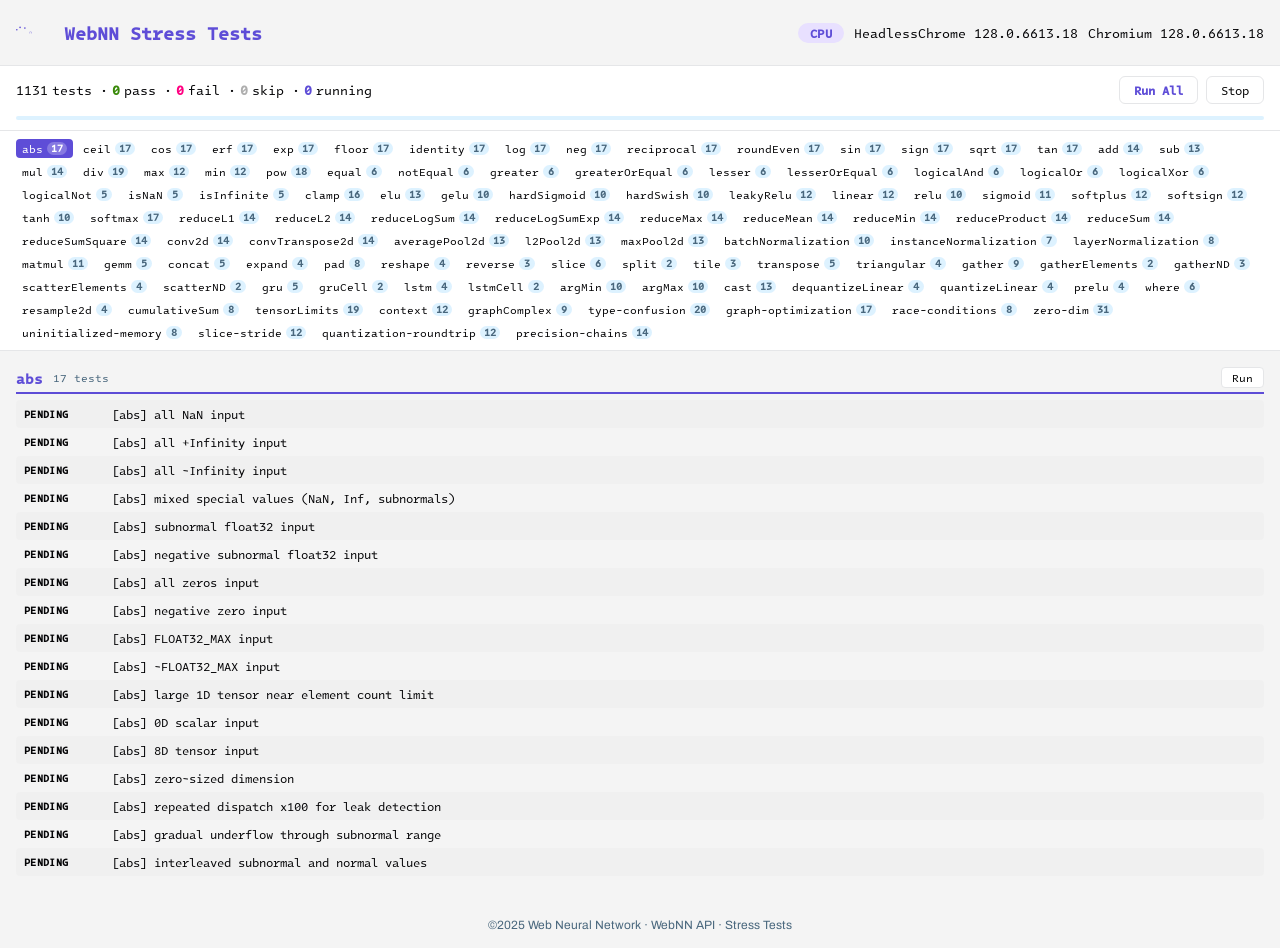
==== stress/cpu/index.html @ e214d7d9 "." ====
<!DOCTYPE html>
<html>

<head>
  <meta charset="utf-8">
  <meta name="viewport" content="width=device-width, initial-scale=1">
  <meta name="description"
    content="WebNN adversarial stress tests targeting crash, security and vulnerability issues on CPU backend.">
  <meta name="author" content="Belem Zhang">
  <meta name="robots" content="noindex, nofollow">
  <title>WebNN Stress · CPU</title>
  <link rel="stylesheet" href="../../static/css/font.css">
  <link rel="stylesheet" href="../stress.css">
</head>

<body>
  <header>
    <div id="title">
      <a href="../../">
        <svg width="734" height="146" viewBox="0 0 734 146" fill="none" xmlns="http://www.w3.org/2000/svg">
          <path
            d="M269.016 103.288C273.283 103.288 276.739 104.589 279.384 107.192C282.029 109.752 283.352 113.464 283.352 118.328V139H277.592V119.16C277.592 115.661 276.717 112.995 274.968 111.16C273.219 109.283 270.829 108.344 267.8 108.344C264.728 108.344 262.275 109.304 260.44 111.224C258.648 113.144 257.752 115.939 257.752 119.608V139H251.928V103.928H257.752V108.92C258.904 107.128 260.461 105.741 262.424 104.76C264.429 103.779 266.627 103.288 269.016 103.288Z"
            fill="rgba(94, 77, 215, 1)" />
          <circle cx="15" cy="68" r="15" fill="rgba(94, 77, 215, 1)" />
          <circle cx="75" cy="25" r="15" fill="rgba(94, 77, 215, 1)" />
          <circle cx="163" cy="38" r="15" fill="rgba(94, 77, 215, 1)" />
        </svg>
      </a>
      <div>WebNN Stress Tests</div>
    </div>
    <div id="device-info">
      <span class="device-badge cpu">CPU</span>
      <span id="browser"></span>
      <span id="chromium"></span>
    </div>
  </header>
  <div id="controls">
    <div id="summary">
      <span id="count-total">0</span> tests ·
      <span id="count-pass" class="pass-text">0</span> pass ·
      <span id="count-fail" class="fail-text">0</span> fail ·
      <span id="count-skip" class="skip-text">0</span> skip ·
      <span id="count-running" class="running-text">0</span> running
    </div>
    <div id="actions">
      <button id="btn-run-all">Run All</button>
      <button id="btn-stop">Stop</button>

    </div>
    <div id="progress-bar"><div id="progress-fill"></div></div>
  </div>
  <div id="op-nav"></div>
  <div id="results"></div>
  <footer>
    <div class="copy">&copy;2025 Web Neural Network · WebNN API · Stress Tests</div>
  </footer>
  <script>const DEVICE = 'cpu';</script>
  <script src="../../static/js/utils.js"></script>
  <script src="../stress-runner.js"></script>
  <script src="../stress-helpers.js"></script>
  <script src="../stress-tests.js"></script>
  <script src="../stress-app.js"></script>
</body>

</html>
---- static/css/font.css ----
/* intel-one-mono-300 - latin */
@font-face {
  font-display: swap; 
  font-family: 'Intel One Mono';
  font-style: normal;
  font-weight: 300;
  src: url('../fonts/intelonemono/intel-one-mono-v2-latin-300.woff2') format('woff2'); 
}

@font-face {
  font-display: swap; 
  font-family: 'Intel One Mono';
  font-style: italic;
  font-weight: 300;
  src: url('../fonts/intelonemono/intel-one-mono-v2-latin-300italic.woff2') format('woff2'); 
}

@font-face {
  font-display: swap; 
  font-family: 'Intel One Mono';
  font-style: normal;
  font-weight: 400;
  src: url('../fonts/intelonemono/intel-one-mono-v2-latin-regular.woff2') format('woff2'); 
}

@font-face {
  font-display: swap; 
  font-family: 'Intel One Mono';
  font-style: italic;
  font-weight: 400;
  src: url('../fonts/intelonemono/intel-one-mono-v2-latin-italic.woff2') format('woff2'); 
}

@font-face {
  font-display: swap; 
  font-family: 'Intel One Mono';
  font-style: normal;
  font-weight: 500;
  src: url('../fonts/intelonemono/intel-one-mono-v2-latin-500.woff2') format('woff2'); 
}

@font-face {
  font-display: swap; 
  font-family: 'Poppins';
  font-style: normal;
  font-weight: 400;
  src: url('../fonts/poppins/poppins-v24-latin-regular.woff2') format('woff2'); 
}

@font-face {
  font-display: swap; 
  font-family: 'Archivo';
  font-style: normal;
  font-weight: 400;
  src: url('../fonts/archivo/archivo-v19-latin-regular.woff2') format('woff2'); 
}
---- stress/stress.css ----
:root {
  --base-100: oklch(98% 0.02 240);
  --base-200: oklch(95% 0.03 240);
  --base-300: oklch(92% 0.04 240);
  --base-content: oklch(20% 0.05 240);
  --primary: rgba(94, 77, 215, 1);
  --primary-content: oklch(98% 0.01 240);
  --neutral: oklch(50% 0.05 240);
  --success: rgba(156, 230, 57, 0.8);
  --success-bg: rgba(156, 230, 57, 0.1);
  --error: oklch(64.561% 0.26065 2.142);
  --error-bg: rgba(255, 0, 129, 0.08);
  --warning: oklch(80% 0.25 80);
  --skip: rgba(120, 120, 120, 0.6);
  --skip-bg: rgba(120, 120, 120, 0.06);
  --main-bg: rgba(244, 244, 244, 1);
  --main: oklch(10.832% 0.00701 285.155);
  --border: rgb(229, 230, 232);
  --purple: rgba(94, 77, 215, 1);
  --card-bg: #fff;
}

* { box-sizing: border-box; }

body {
  font-family: 'Intel One Mono', 'JetBrains Mono', 'Segoe UI', Tahoma, Geneva, Verdana, sans-serif;
  -webkit-font-smoothing: antialiased;
  text-rendering: optimizeLegibility;
  background-color: var(--main-bg);
  color: var(--main);
  font-size: 0.85rem;
  margin: 0;
  padding: 0;
}

a { color: var(--primary); text-decoration: none; }
a:hover { text-decoration: underline; }

header {
  padding: 10px 16px;
  display: flex;
  flex-wrap: wrap;
  justify-content: space-between;
  align-items: center;
  gap: 10px;
  border-bottom: 1px solid var(--border);
}

#title {
  display: flex;
  align-items: center;
  gap: 8px;
  font-size: 1.1rem;
  color: var(--primary);
  font-weight: 600;
}

#title svg {
  width: 40px;
  height: 40px;
}

#device-info {
  display: flex;
  align-items: center;
  gap: 10px;
  font-size: 0.8rem;
}

.device-badge {
  display: inline-block;
  padding: 2px 12px;
  border-radius: 12px;
  font-weight: 700;
  font-size: 0.75rem;
  text-transform: uppercase;
  letter-spacing: 0.5px;
}
.device-badge.cpu { background: #e8e0ff; color: var(--primary); }
.device-badge.gpu { background: #d4f5d4; color: #1a7a1a; }
.device-badge.npu { background: #ffe0cc; color: #b35900; }

#controls {
  padding: 10px 16px;
  display: flex;
  flex-wrap: wrap;
  align-items: center;
  gap: 12px;
  border-bottom: 1px solid var(--border);
  background: var(--card-bg);
}

#summary {
  font-size: 0.8rem;
  display: flex;
  gap: 4px;
  flex-wrap: wrap;
}
.pass-text { color: #3a8a0a; font-weight: 600; }
.fail-text { color: var(--error); font-weight: 600; }
.skip-text { color: var(--skip); font-weight: 600; }
.running-text { color: var(--primary); font-weight: 600; }

#actions {
  display: flex;
  align-items: center;
  gap: 8px;
  margin-left: auto;
}

#actions button {
  padding: 4px 14px;
  border: 1px solid var(--border);
  border-radius: 6px;
  background: var(--card-bg);
  cursor: pointer;
  font-size: 0.78rem;
  font-family: inherit;
  transition: background 0.15s;
}

#actions button:hover { background: var(--base-200); }
#btn-run-all { border-color: var(--primary); color: var(--primary); font-weight: 600; }

#actions label {
  font-size: 0.75rem;
  display: flex;
  align-items: center;
  gap: 4px;
  cursor: pointer;
}

#progress-bar {
  width: 100%;
  height: 4px;
  background: var(--base-200);
  border-radius: 2px;
  overflow: hidden;
}

#progress-fill {
  height: 100%;
  width: 0;
  background: var(--primary);
  transition: width 0.2s;
  border-radius: 2px;
}

#op-nav {
  padding: 8px 16px;
  display: flex;
  flex-wrap: wrap;
  gap: 4px;
  border-bottom: 1px solid var(--border);
  background: var(--card-bg);
  font-size: 0.7rem;
  position: sticky;
  top: 0;
  z-index: 10;
}

#op-nav a {
  padding: 2px 6px;
  border-radius: 4px;
  color: var(--main);
  white-space: nowrap;
  display: inline-flex;
  align-items: center;
  gap: 4px;
  cursor: pointer;
  user-select: none;
}
#op-nav a:hover {
  background: var(--base-200);
  text-decoration: none;
}
#op-nav a.active { background: var(--primary); color: #fff; }
#op-nav a.active .tab-badge { background: rgba(255,255,255,0.25); color: #fff; }

.tab-label { pointer-events: none; }
.tab-badge {
  font-size: 0.6rem;
  font-weight: 600;
  padding: 0 4px;
  border-radius: 8px;
  background: var(--base-200);
  color: var(--neutral);
  min-width: 16px;
  text-align: center;
  pointer-events: none;
}
.tab-badge.all-pass { background: var(--success-bg); color: #3a8a0a; }
.tab-badge.has-fail { background: var(--error-bg); color: var(--error); }

#results {
  padding: 10px 16px;
}

.op-group {
  display: none;
  margin-bottom: 16px;
}
.op-group.active {
  display: block;
}

.op-group-header {
  font-size: 0.9rem;
  font-weight: 700;
  color: var(--primary);
  padding: 6px 0 4px 0;
  border-bottom: 2px solid var(--primary);
  margin-bottom: 6px;
  display: flex;
  align-items: center;
  gap: 10px;
}

.op-group-header .op-count {
  font-size: 0.7rem;
  font-weight: 400;
  color: var(--neutral);
}

.op-group-header button {
  margin-left: auto;
  padding: 2px 10px;
  border: 1px solid var(--border);
  border-radius: 4px;
  background: var(--card-bg);
  cursor: pointer;
  font-size: 0.7rem;
  font-family: inherit;
}
.op-group-header button:hover { background: var(--base-200); }

.test-row {
  display: grid;
  grid-template-columns: 80px 1fr 80px;
  align-items: center;
  padding: 3px 8px;
  border-radius: 4px;
  font-size: 0.75rem;
  gap: 8px;
  min-height: 28px;
}

.test-row:nth-child(even) { background: rgba(0,0,0,0.015); }
.test-row.pass { background: var(--success-bg); }
.test-row.fail { background: var(--error-bg); }
.test-row.skip { background: var(--skip-bg); }

.test-row .test-status {
  font-weight: 600;
  text-transform: uppercase;
  font-size: 0.65rem;
  letter-spacing: 0.3px;
}

.test-row.pass .test-status { color: #3a8a0a; }
.test-row.fail .test-status { color: var(--error); }
.test-row.skip .test-status { color: var(--skip); }
.test-row.running .test-status { color: var(--primary); }

.test-row .test-name {
  overflow: hidden;
  text-overflow: ellipsis;
  white-space: nowrap;
}

.test-row .test-time {
  text-align: right;
  font-size: 0.65rem;
  color: var(--neutral);
}

.test-row .test-error {
  grid-column: 1 / -1;
  font-size: 0.7rem;
  color: var(--error);
  word-break: break-all;
  padding: 2px 0;
}

footer {
  text-align: center;
  font-size: 0.75rem;
  color: var(--neutral);
  padding: 16px;
  font-family: Archivo, 'Franklin Gothic Medium', 'Arial Narrow', Arial, sans-serif;
}
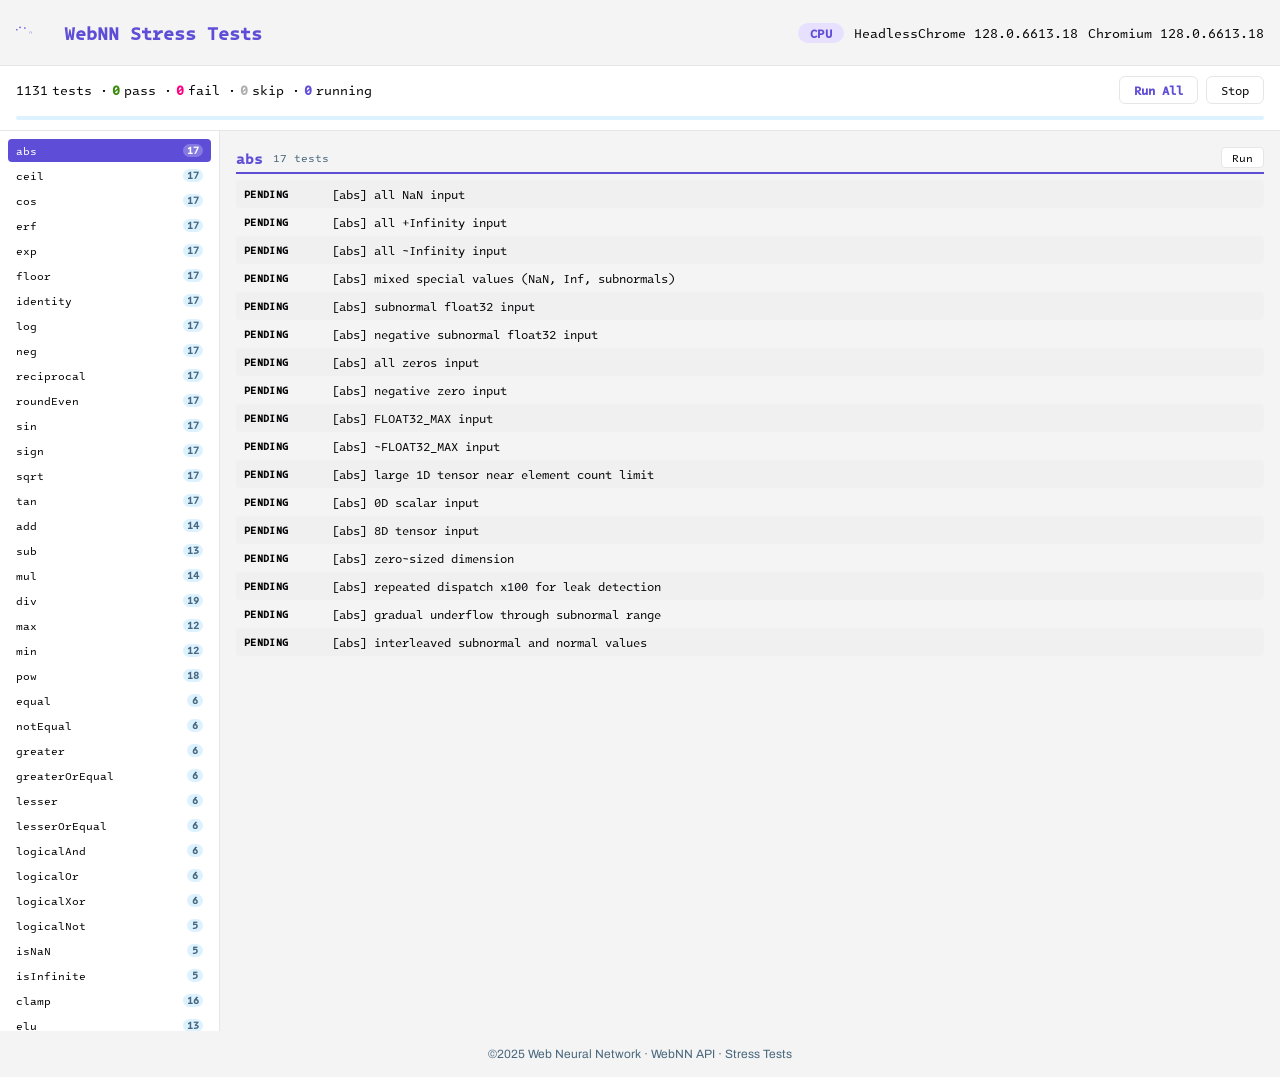
==== commit 949d0be3: "Move stress test ops nav to left sidebar layout Co-authored-by: ibelem <5017359+ibelem@users.noreply" ====
--- a/stress/cpu/index.html
+++ b/stress/cpu/index.html
@@ -49,8 +49,10 @@
     </div>
     <div id="progress-bar"><div id="progress-fill"></div></div>
   </div>
-  <div id="op-nav"></div>
-  <div id="results"></div>
+  <div id="main-layout">
+    <div id="op-nav"></div>
+    <div id="results"></div>
+  </div>
   <footer>
     <div class="copy">&copy;2025 Web Neural Network · WebNN API · Stress Tests</div>
   </footer>
--- a/stress/stress.css
+++ b/stress/stress.css
@@ -146,29 +146,40 @@
   border-radius: 2px;
 }
 
+#main-layout {
+  display: flex;
+  align-items: flex-start;
+  min-height: calc(100vh - 120px);
+}
+
 #op-nav {
-  padding: 8px 16px;
-  display: flex;
-  flex-wrap: wrap;
-  gap: 4px;
-  border-bottom: 1px solid var(--border);
+  width: 220px;
+  flex-shrink: 0;
+  display: flex;
+  flex-direction: column;
+  gap: 2px;
+  padding: 8px;
+  border-right: 1px solid var(--border);
   background: var(--card-bg);
   font-size: 0.7rem;
   position: sticky;
   top: 0;
+  max-height: 100vh;
+  overflow-y: auto;
   z-index: 10;
 }
 
 #op-nav a {
-  padding: 2px 6px;
+  padding: 4px 8px;
   border-radius: 4px;
   color: var(--main);
   white-space: nowrap;
-  display: inline-flex;
+  display: flex;
   align-items: center;
   gap: 4px;
   cursor: pointer;
   user-select: none;
+  width: 100%;
 }
 #op-nav a:hover {
   background: var(--base-200);
@@ -177,7 +188,7 @@
 #op-nav a.active { background: var(--primary); color: #fff; }
 #op-nav a.active .tab-badge { background: rgba(255,255,255,0.25); color: #fff; }
 
-.tab-label { pointer-events: none; }
+.tab-label { pointer-events: none; flex: 1; overflow: hidden; text-overflow: ellipsis; }
 .tab-badge {
   font-size: 0.6rem;
   font-weight: 600;
@@ -193,6 +204,8 @@
 .tab-badge.has-fail { background: var(--error-bg); color: var(--error); }
 
 #results {
+  flex: 1;
+  min-width: 0;
   padding: 10px 16px;
 }
 
